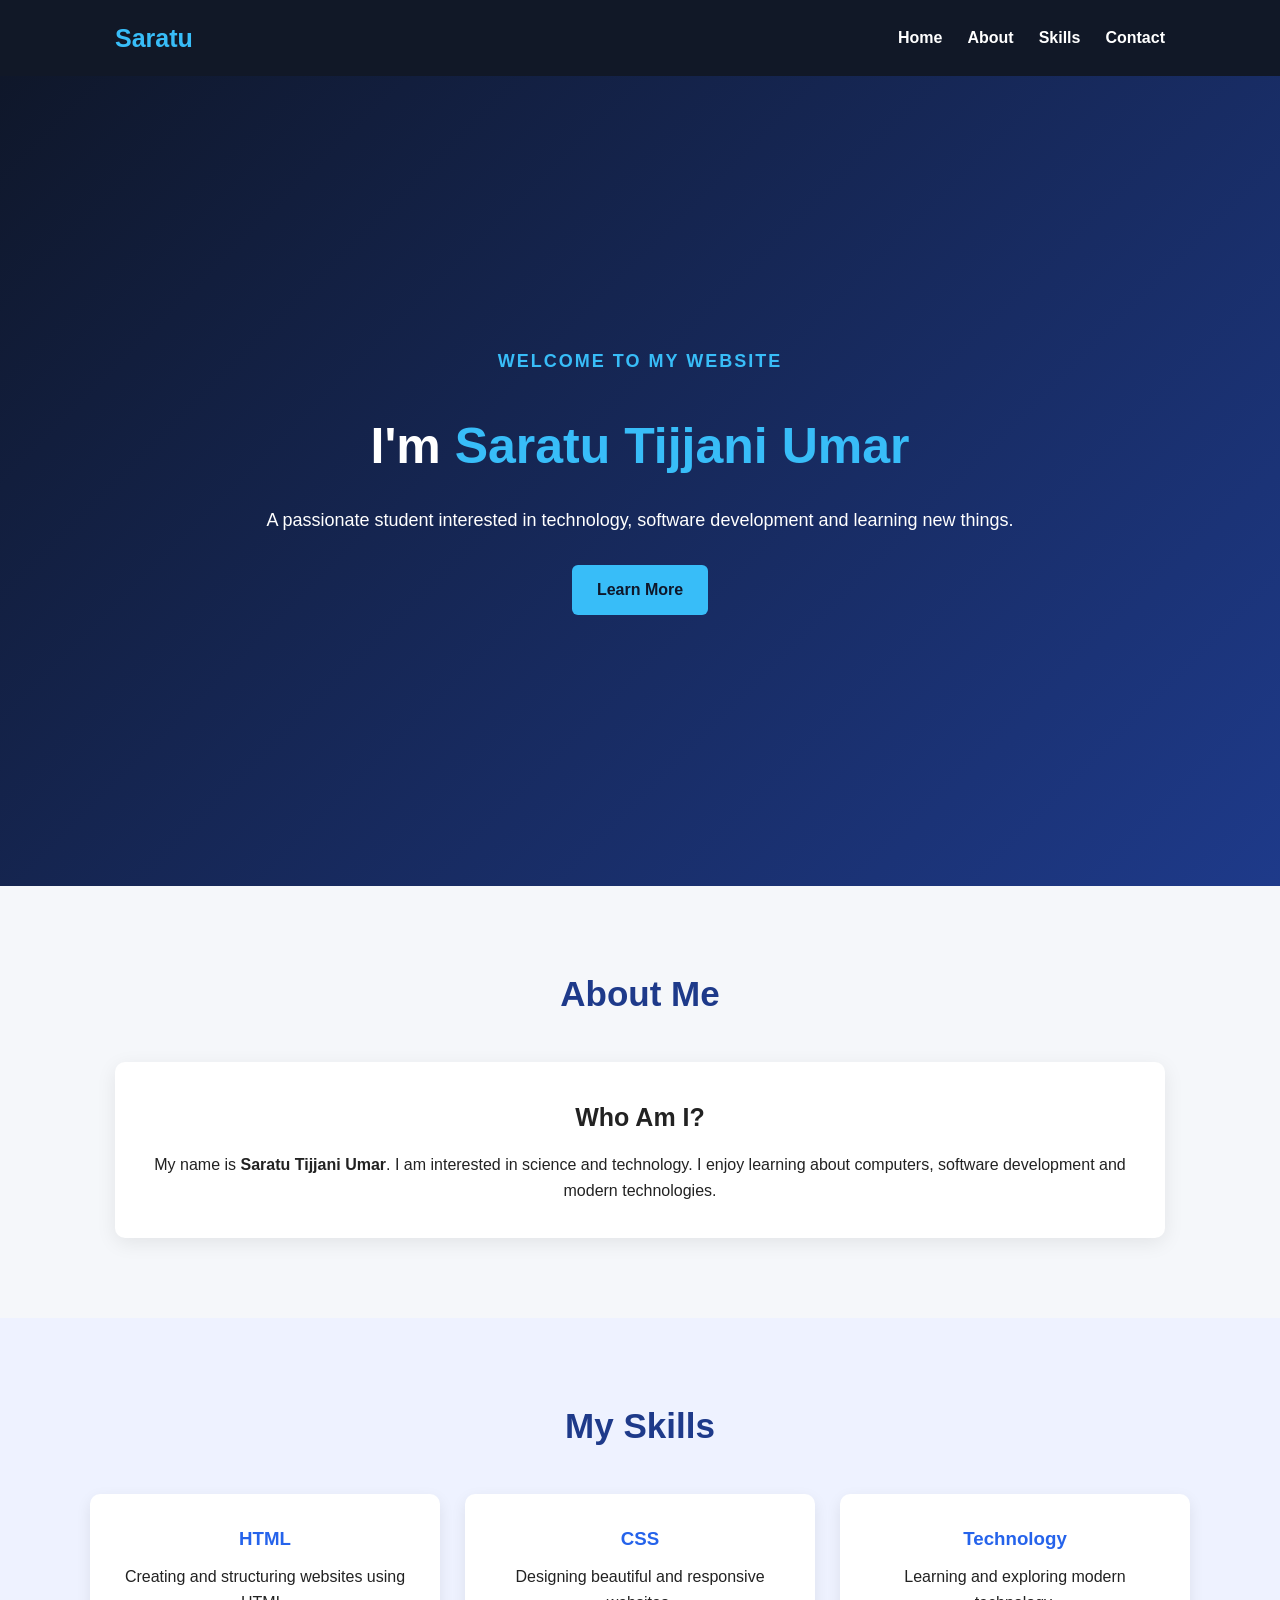
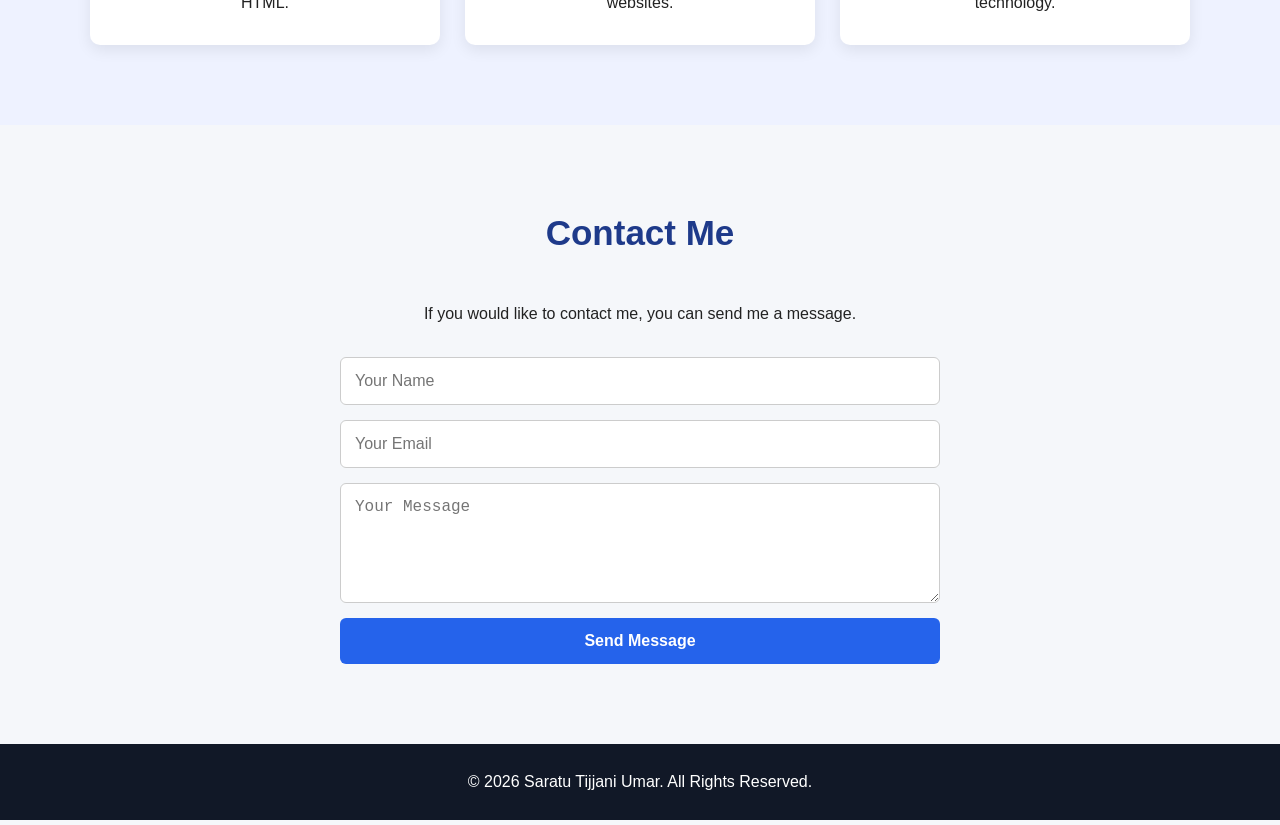
==== index.html @ de8d6591 "Rename indext.html to index.html" ====
<!DOCTYPE html>
<html lang="en">
<head>
    <meta charset="UTF-8">
    <meta name="viewport" content="width=device-width, initial-scale=1.0">
    <title>Saratu Tijjani Umar | Portfolio</title>
    <link rel="stylesheet" href="style.css">
</head>

<body>

    <!-- Navigation -->
    <header>
        <nav class="navbar">
            <h2 class="logo">Saratu</h2>

            <ul class="nav-links">
                <li><a href="#home">Home</a></li>
                <li><a href="#about">About</a></li>
                <li><a href="#skills">Skills</a></li>
                <li><a href="#contact">Contact</a></li>
            </ul>
        </nav>
    </header>

    <!-- Home Section -->
    <section id="home" class="hero">
        <div class="hero-content">
            <p class="welcome">WELCOME TO MY WEBSITE</p>

            <h1>I'm <span>Saratu Tijjani Umar</span></h1>

            <p>
                A passionate student interested in technology,
                software development and learning new things.
            </p>

            <a href="#about" class="btn">Learn More</a>
        </div>
    </section>

    <!-- About Section -->
    <section id="about" class="section">
        <h2>About Me</h2>

        <div class="about-box">
            <h3>Who Am I?</h3>

            <p>
                My name is <strong>Saratu Tijjani Umar</strong>.
                I am interested in science and technology.
                I enjoy learning about computers, software development
                and modern technologies.
            </p>
        </div>
    </section>

    <!-- Skills Section -->
    <section id="skills" class="section skills-section">
        <h2>My Skills</h2>

        <div class="skills">

            <div class="skill-card">
                <h3>HTML</h3>
                <p>Creating and structuring websites using HTML.</p>
            </div>

            <div class="skill-card">
                <h3>CSS</h3>
                <p>Designing beautiful and responsive websites.</p>
            </div>

            <div class="skill-card">
                <h3>Technology</h3>
                <p>Learning and exploring modern technology.</p>
            </div>

        </div>
    </section>

    <!-- Contact Section -->
    <section id="contact" class="section contact">
        <h2>Contact Me</h2>

        <p>If you would like to contact me, you can send me a message.</p>

        <form>
            <input type="text" placeholder="Your Name" required>

            <input type="email" placeholder="Your Email" required>

            <textarea placeholder="Your Message" rows="5" required></textarea>

            <button type="submit">Send Message</button>
        </form>
    </section>

    <!-- Footer -->
    <footer>
        <p>© 2026 Saratu Tijjani Umar. All Rights Reserved.</p>
    </footer>

</body>
</html>
---- style.css ----
/* General Styles */
* {
    margin: 0;
    padding: 0;
    box-sizing: border-box;
    scroll-behavior: smooth;
}

body {
    font-family: Arial, sans-serif;
    line-height: 1.6;
    background: #f5f7fa;
    color: #222;
}

/* Navigation */
header {
    background: #111827;
    position: sticky;
    top: 0;
    z-index: 1000;
}

.navbar {
    max-width: 1100px;
    margin: auto;
    padding: 18px 25px;

    display: flex;
    justify-content: space-between;
    align-items: center;
}

.logo {
    color: #38bdf8;
    font-size: 25px;
}

.nav-links {
    display: flex;
    list-style: none;
    gap: 25px;
}

.nav-links a {
    color: white;
    text-decoration: none;
    font-weight: bold;
}

.nav-links a:hover {
    color: #38bdf8;
}

/* Hero Section */
.hero {
    min-height: 90vh;

    display: flex;
    justify-content: center;
    align-items: center;

    text-align: center;

    background: linear-gradient(
        135deg,
        #0f172a,
        #1e3a8a
    );

    color: white;
    padding: 40px 20px;
}

.hero-content {
    max-width: 750px;
}

.welcome {
    color: #38bdf8;
    font-weight: bold;
    letter-spacing: 2px;
    margin-bottom: 15px;
}

.hero h1 {
    font-size: 50px;
    margin-bottom: 20px;
}

.hero h1 span {
    color: #38bdf8;
}

.hero p {
    font-size: 18px;
    margin-bottom: 30px;
}

/* Button */
.btn {
    display: inline-block;

    background: #38bdf8;
    color: #0f172a;

    padding: 12px 25px;
    border-radius: 6px;

    text-decoration: none;
    font-weight: bold;
}

.btn:hover {
    background: white;
}

/* Sections */
.section {
    max-width: 1100px;
    margin: auto;
    padding: 80px 25px;
}

.section > h2 {
    text-align: center;
    font-size: 35px;
    margin-bottom: 40px;
    color: #1e3a8a;
}

/* About */
.about-box {
    background: white;
    padding: 35px;
    border-radius: 10px;

    box-shadow: 0 5px 20px rgba(0, 0, 0, 0.08);

    text-align: center;
}

.about-box h3 {
    font-size: 25px;
    margin-bottom: 15px;
}

/* Skills */
.skills-section {
    max-width: 100%;
    background: #eef2ff;
}

.skills {
    max-width: 1100px;
    margin: auto;

    display: grid;
    grid-template-columns: repeat(3, 1fr);
    gap: 25px;
}

.skill-card {
    background: white;
    padding: 30px;
    text-align: center;

    border-radius: 10px;

    box-shadow: 0 5px 15px rgba(0, 0, 0, 0.08);
}

.skill-card h3 {
    color: #2563eb;
    margin-bottom: 10px;
}

/* Contact */
.contact {
    text-align: center;
}

form {
    max-width: 600px;
    margin: 30px auto 0;

    display: flex;
    flex-direction: column;
    gap: 15px;
}

input,
textarea {
    width: 100%;
    padding: 14px;

    border: 1px solid #ccc;
    border-radius: 6px;

    font-size: 16px;
}

textarea {
    resize: vertical;
}

button {
    padding: 14px;

    border: none;
    border-radius: 6px;

    background: #2563eb;
    color: white;

    font-size: 16px;
    font-weight: bold;

    cursor: pointer;
}

button:hover {
    background: #1e40af;
}

/* Footer */
footer {
    background: #111827;
    color: white;

    text-align: center;
    padding: 25px;
}

/* Mobile Responsive */
@media (max-width: 700px) {

    .navbar {
        flex-direction: column;
        gap: 15px;
    }

    .nav-links {
        gap: 12px;
        flex-wrap: wrap;
        justify-content: center;
    }

    .hero h1 {
        font-size: 35px;
    }

    .skills {
        grid-template-columns: 1fr;
    }
}
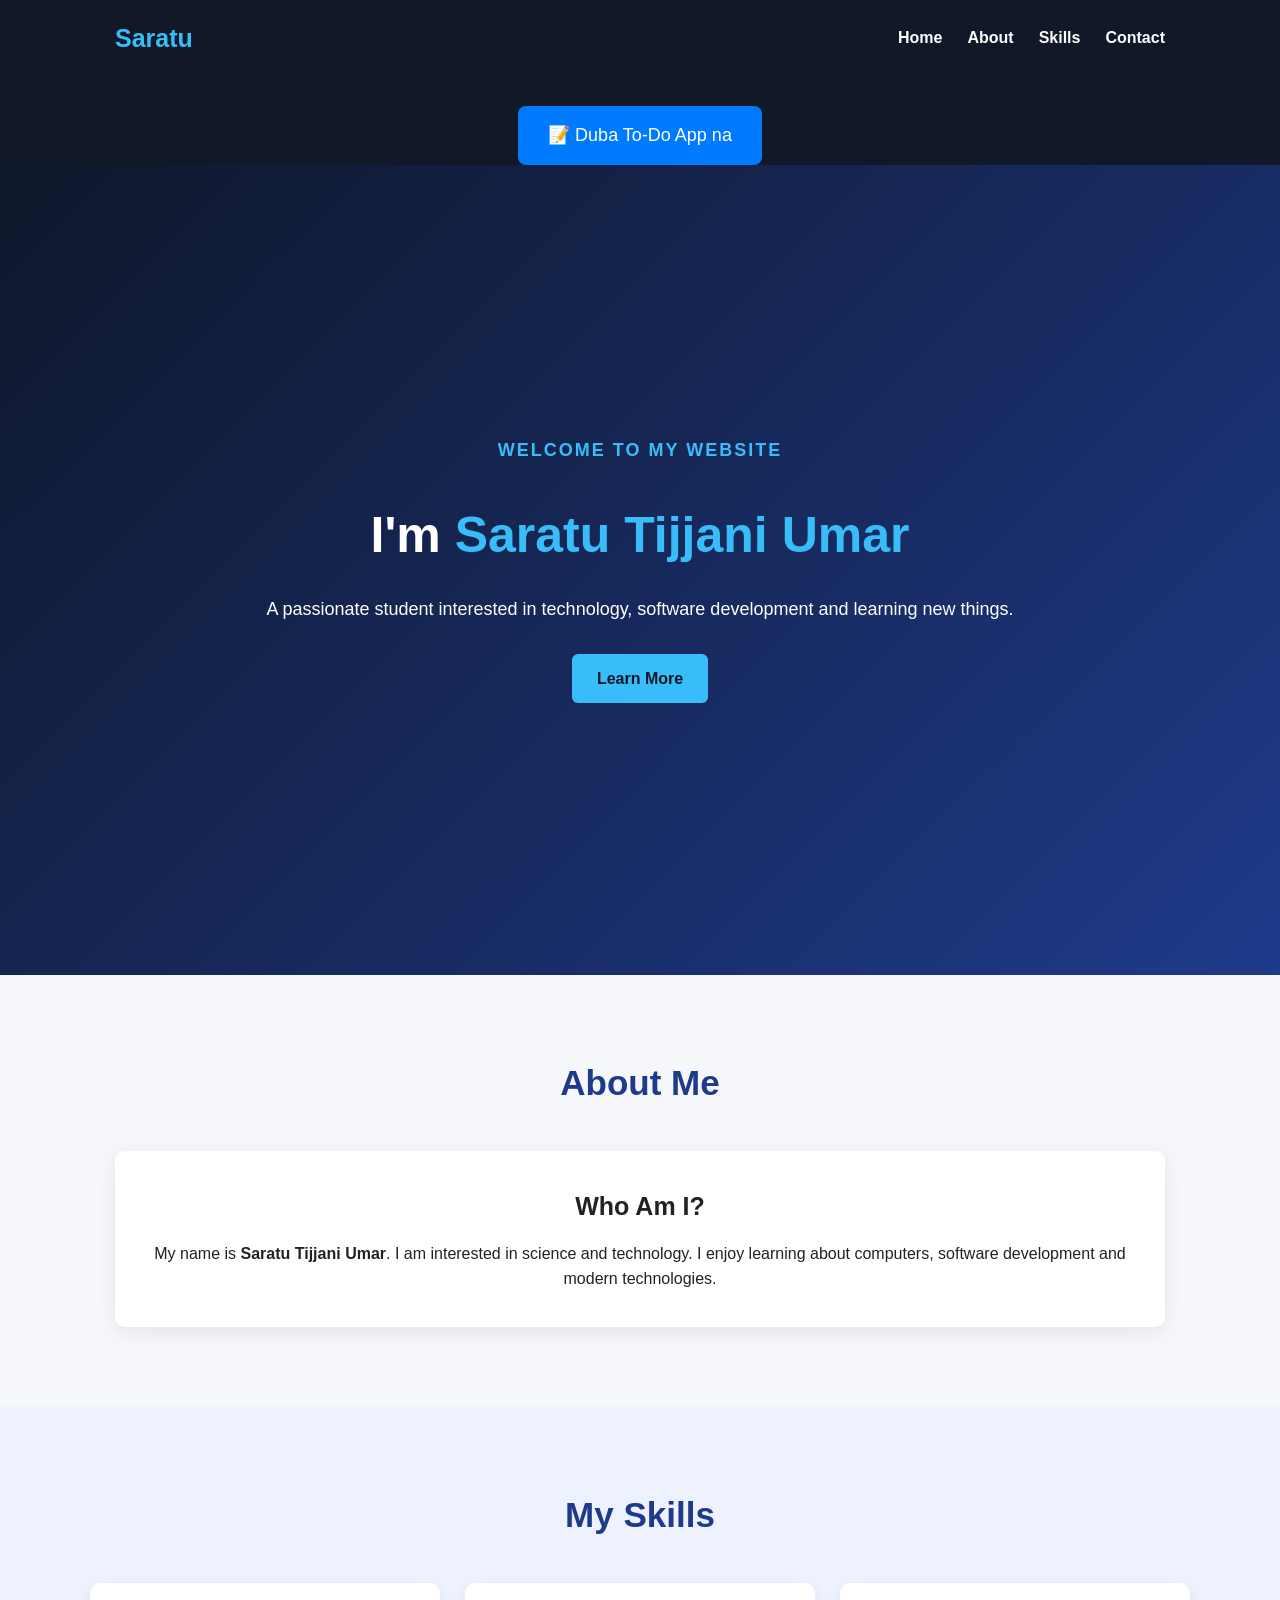
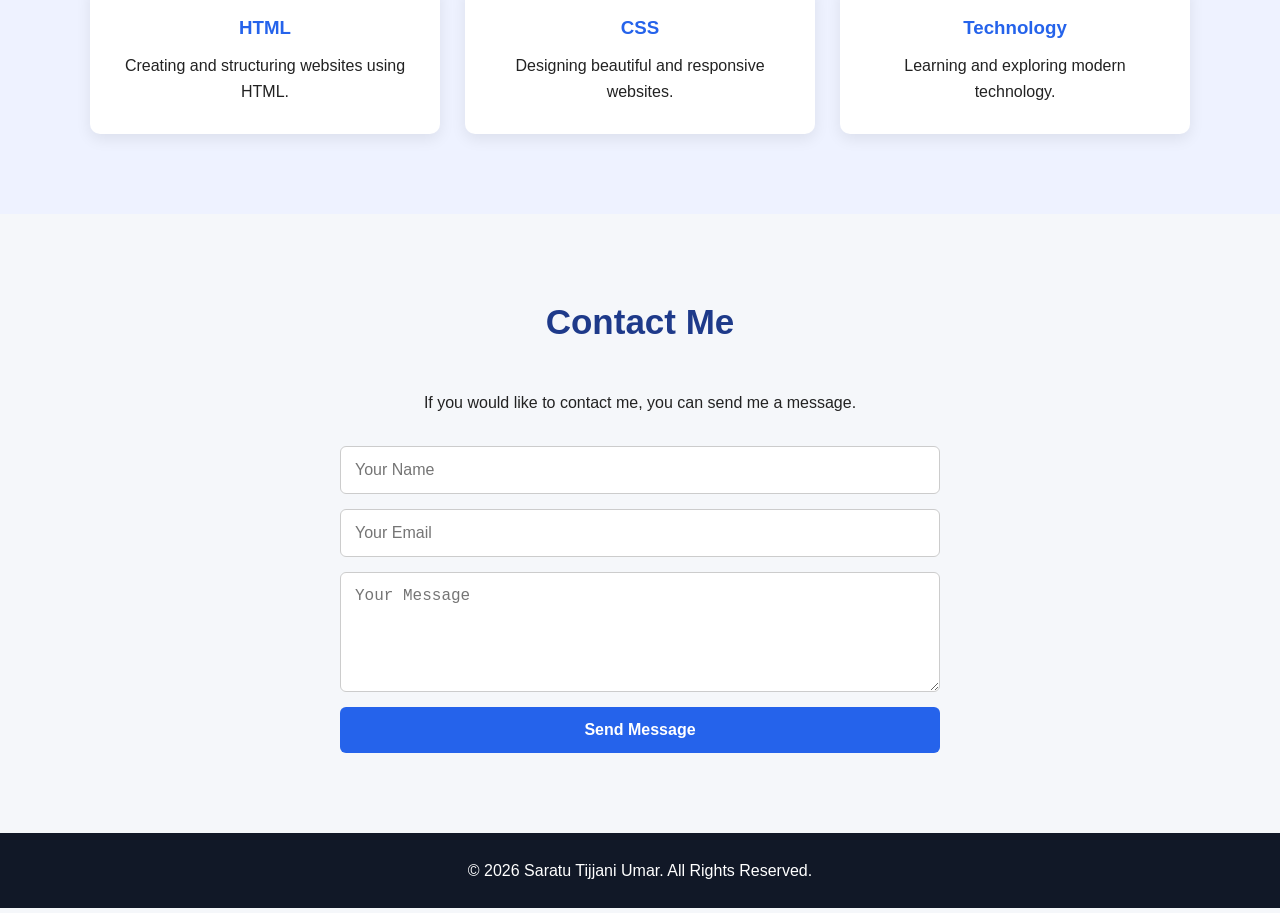
==== commit 693bf391: "Add To-Do App button to navigation Added a button to navigate to the To-Do app." ====
--- a/index.html
+++ b/index.html
@@ -21,6 +21,12 @@
                 <li><a href="#contact">Contact</a></li>
             </ul>
         </nav>
+        <!-- To-Do App Button -->
+<div style="text-align: center; margin-top: 30px;">
+  <a href="todo.html" style="background: #007bff; color: white; padding: 15px 30px; text-decoration: none; border-radius: 8px; font-size: 18px; display: inline-block;">
+    📝 Duba To-Do App na
+  </a>
+</div> 
     </header>
 
     <!-- Home Section -->
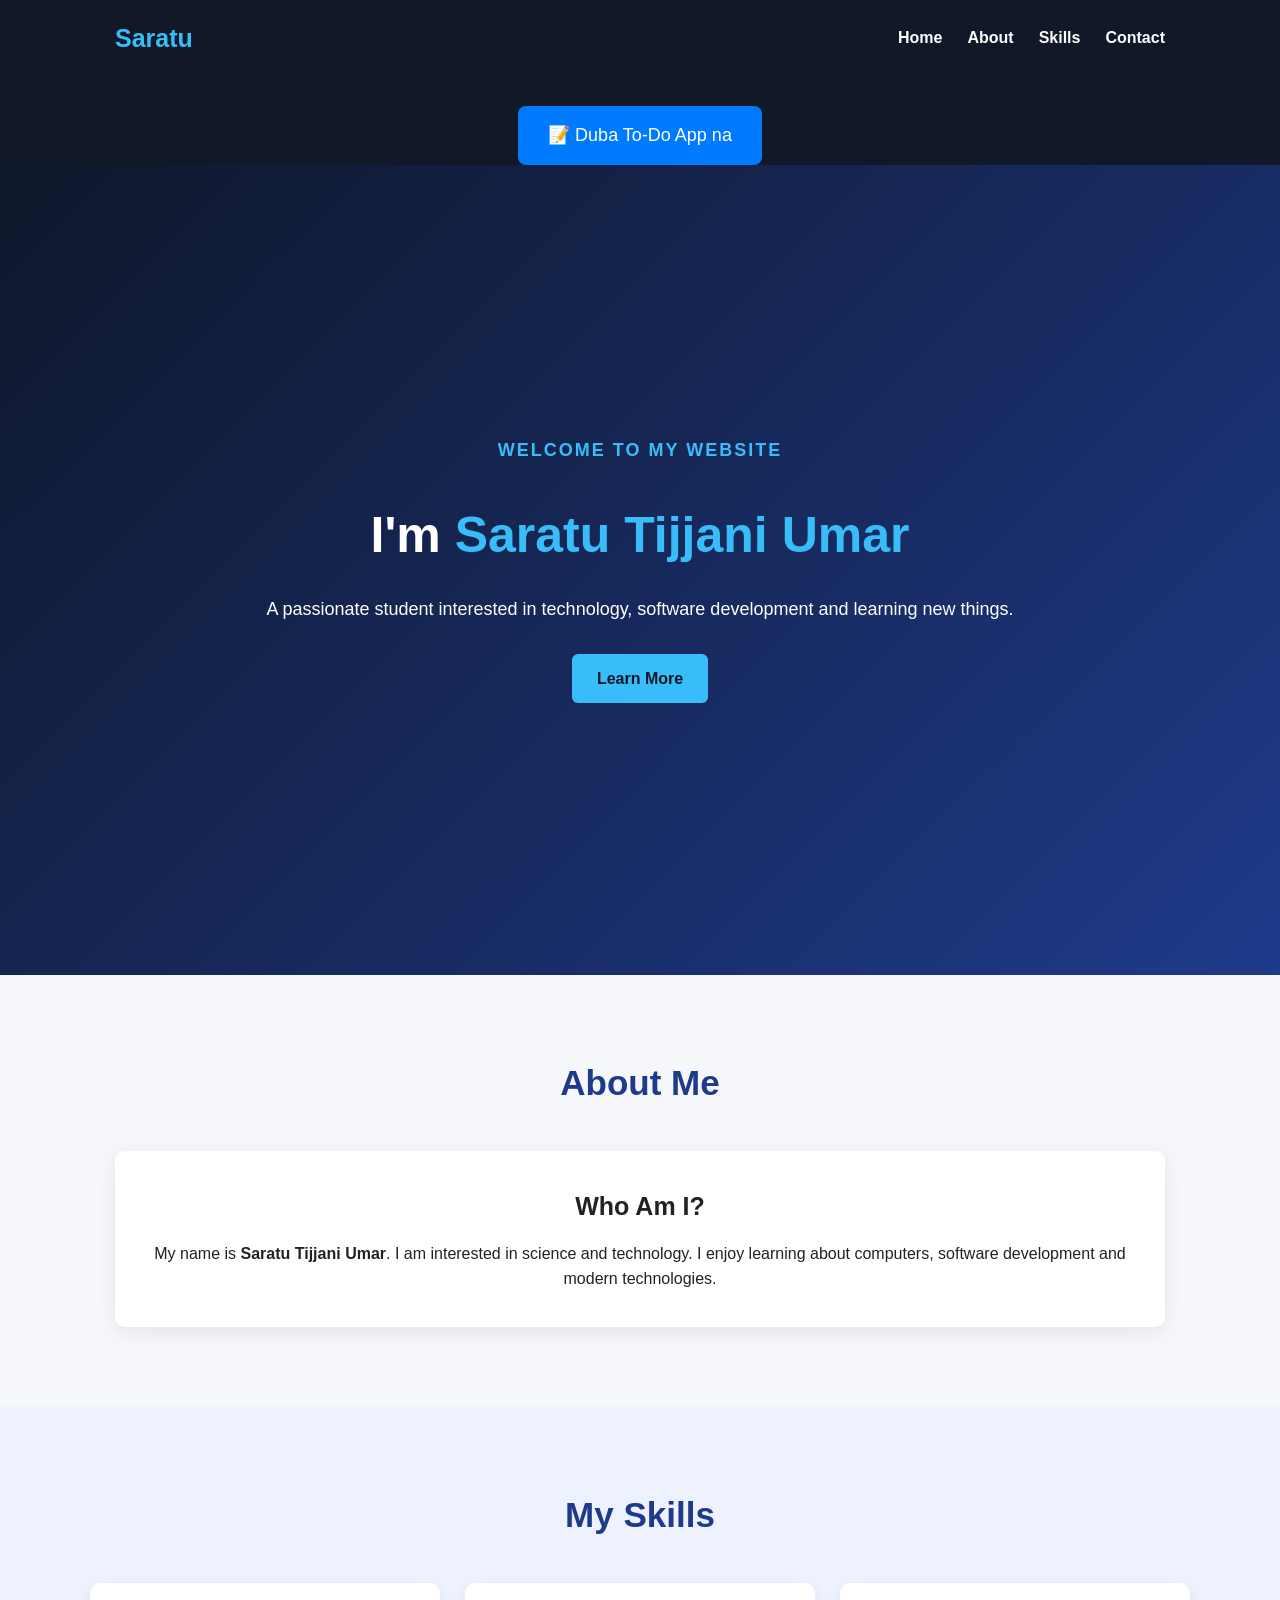
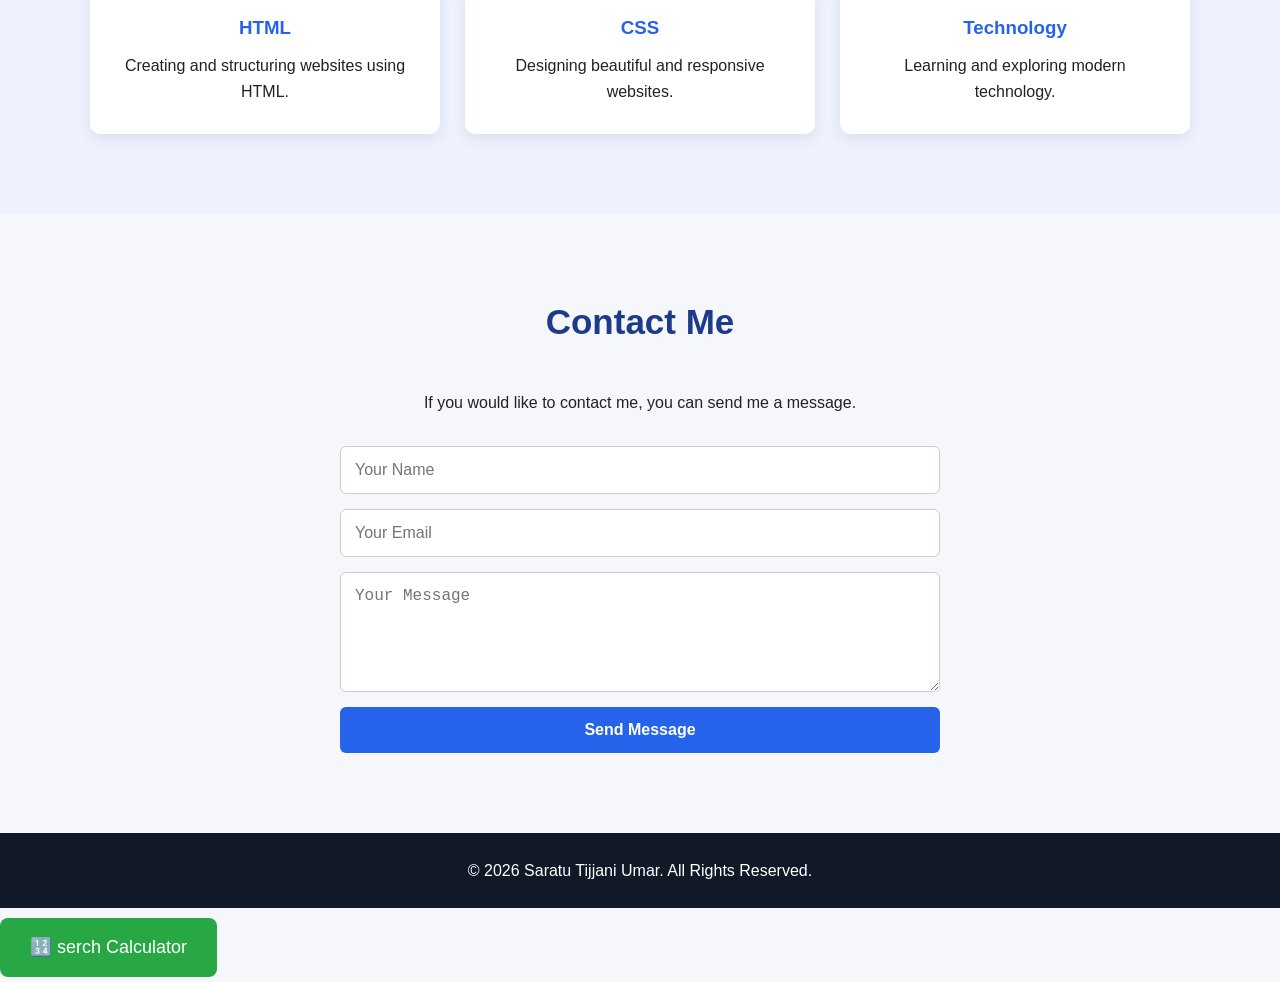
==== commit 48b41c1a: "Add calculator link button to index.html Added a button to link to the calculator page." ====
--- a/index.html
+++ b/index.html
@@ -20,6 +20,7 @@
                 <li><a href="#skills">Skills</a></li>
                 <li><a href="#contact">Contact</a></li>
             </ul>
+            
         </nav>
         <!-- To-Do App Button -->
 <div style="text-align: center; margin-top: 30px;">
@@ -106,6 +107,8 @@
     <footer>
         <p>© 2026 Saratu Tijjani Umar. All Rights Reserved.</p>
     </footer>
-
+    <a href="calculator.html" style="background: #28a745; color: white; padding: 15px 30px; text-decoration: none; border-radius: 8px; font-size: 18px; display: inline-block; margin-top: 10px;">
+      🔢 serch Calculator 
+    </a>
 </body>
 </html>
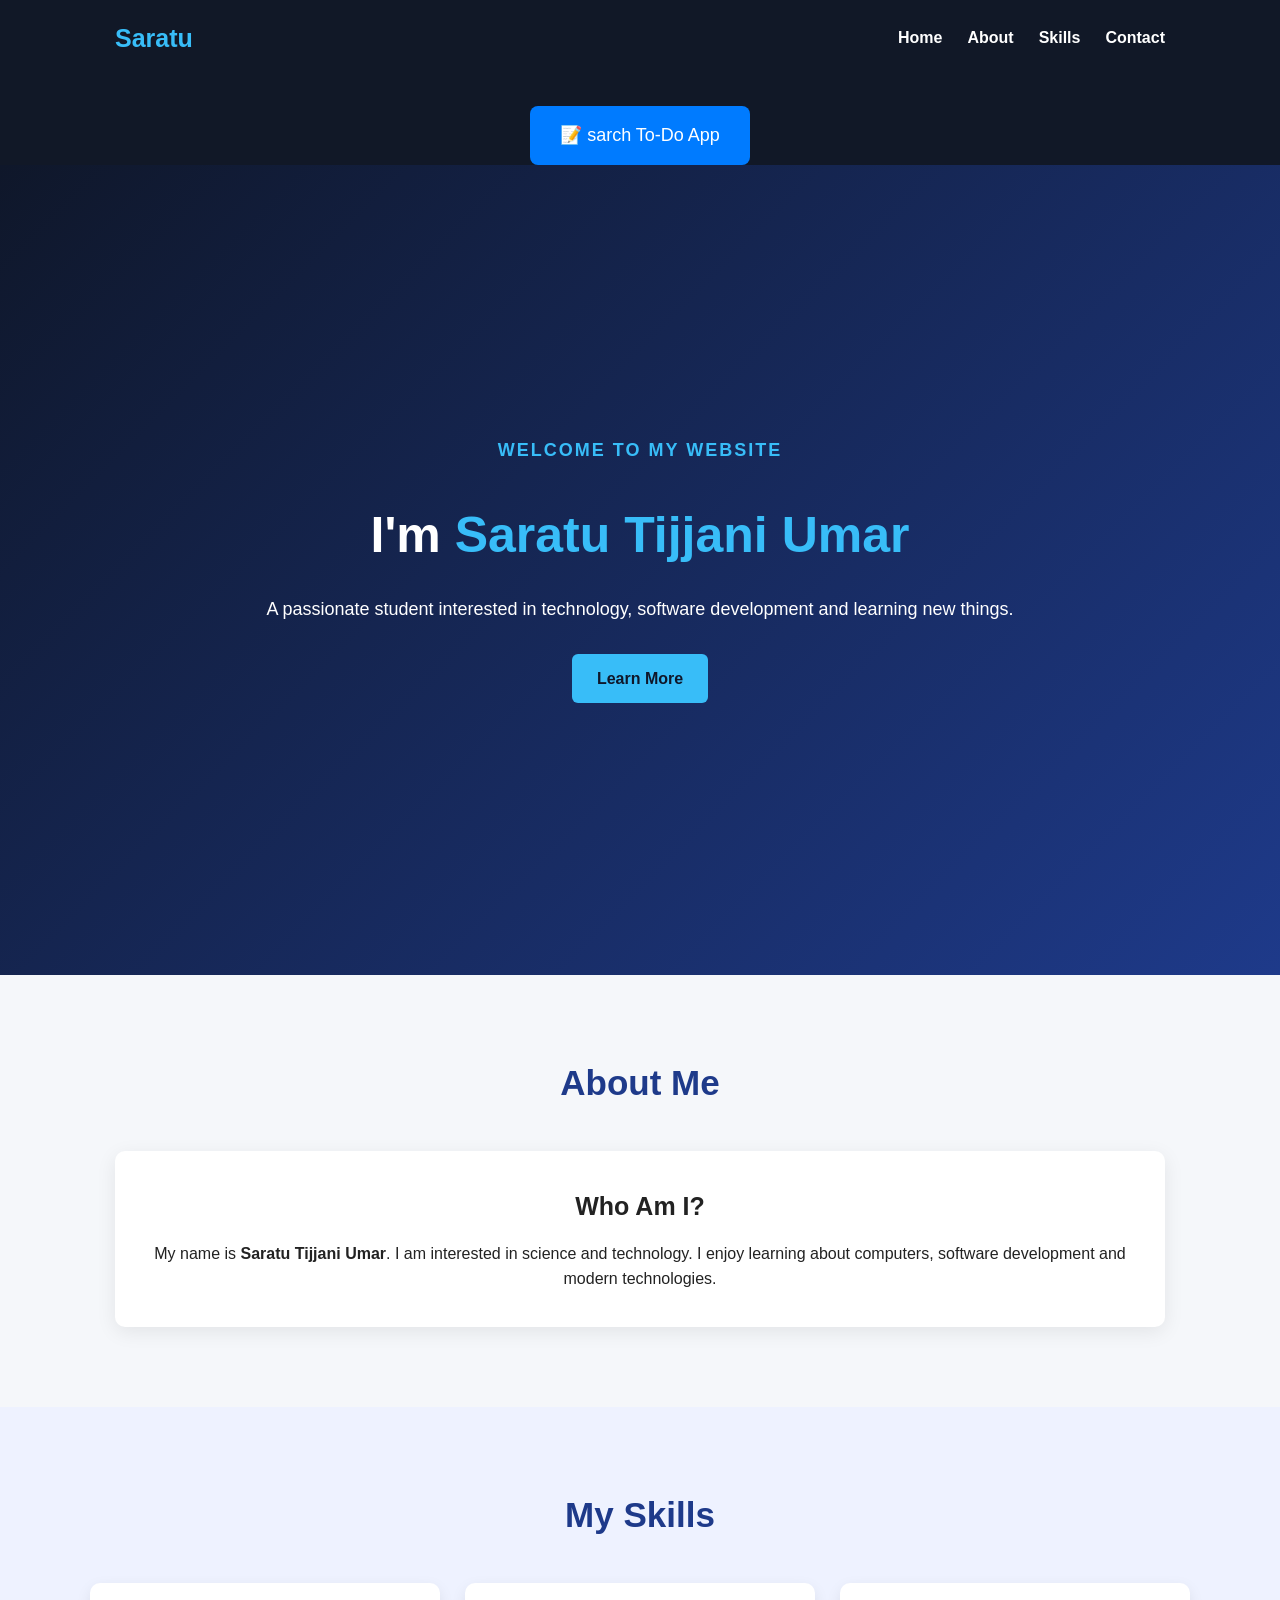
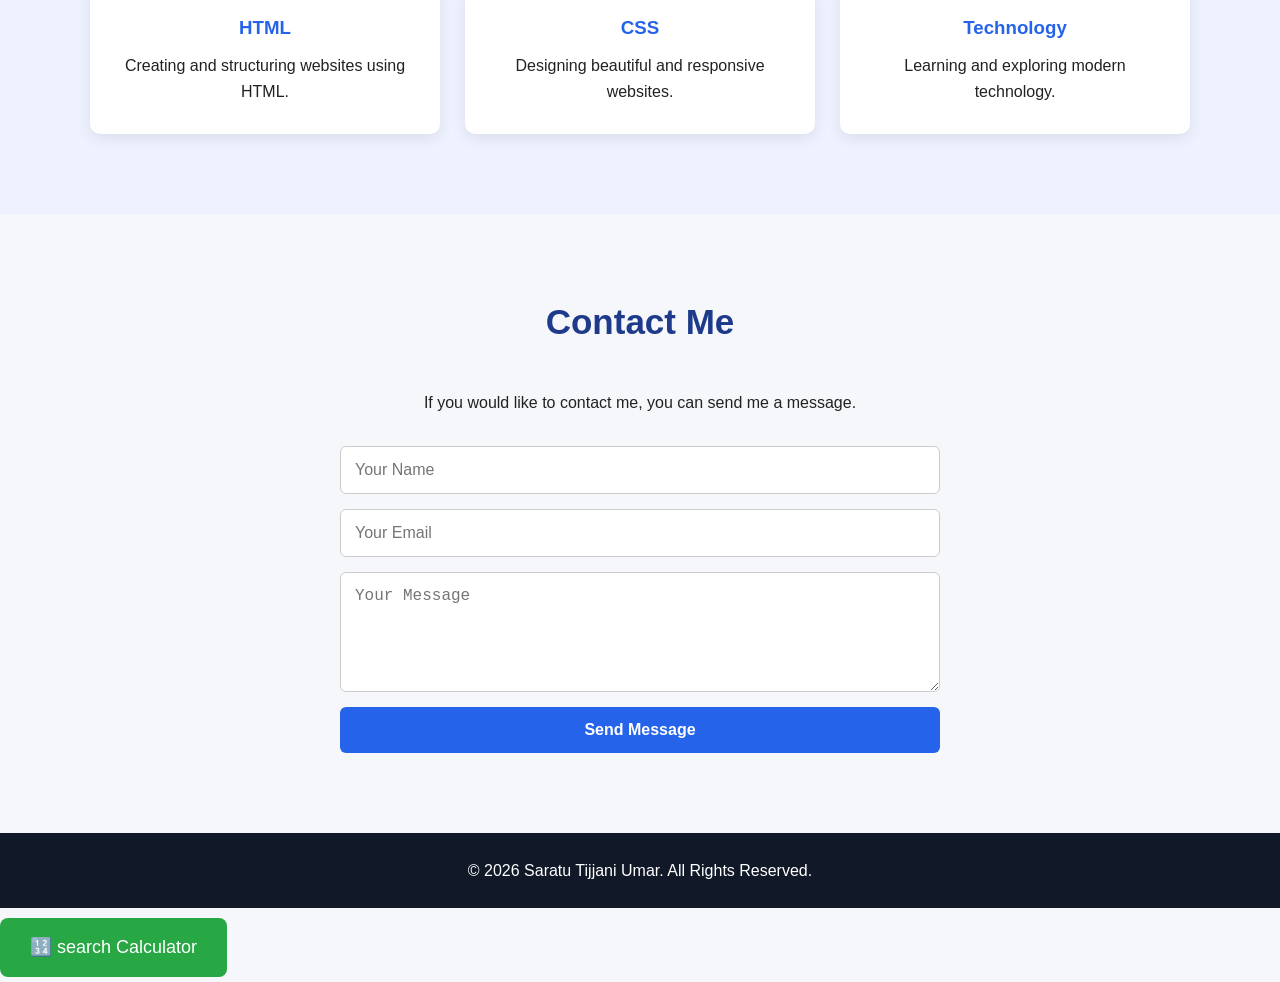
==== commit 22bd56a7: "Fix HTML formatting and update button text" ====
--- a/index.html
+++ b/index.html
@@ -25,7 +25,7 @@
         <!-- To-Do App Button -->
 <div style="text-align: center; margin-top: 30px;">
   <a href="todo.html" style="background: #007bff; color: white; padding: 15px 30px; text-decoration: none; border-radius: 8px; font-size: 18px; display: inline-block;">
-    📝 Duba To-Do App na
+    📝 sarch To-Do App
   </a>
 </div> 
     </header>
@@ -108,7 +108,7 @@
         <p>© 2026 Saratu Tijjani Umar. All Rights Reserved.</p>
     </footer>
     <a href="calculator.html" style="background: #28a745; color: white; padding: 15px 30px; text-decoration: none; border-radius: 8px; font-size: 18px; display: inline-block; margin-top: 10px;">
-      🔢 serch Calculator 
+      🔢 search Calculator 
     </a>
 </body>
 </html>
